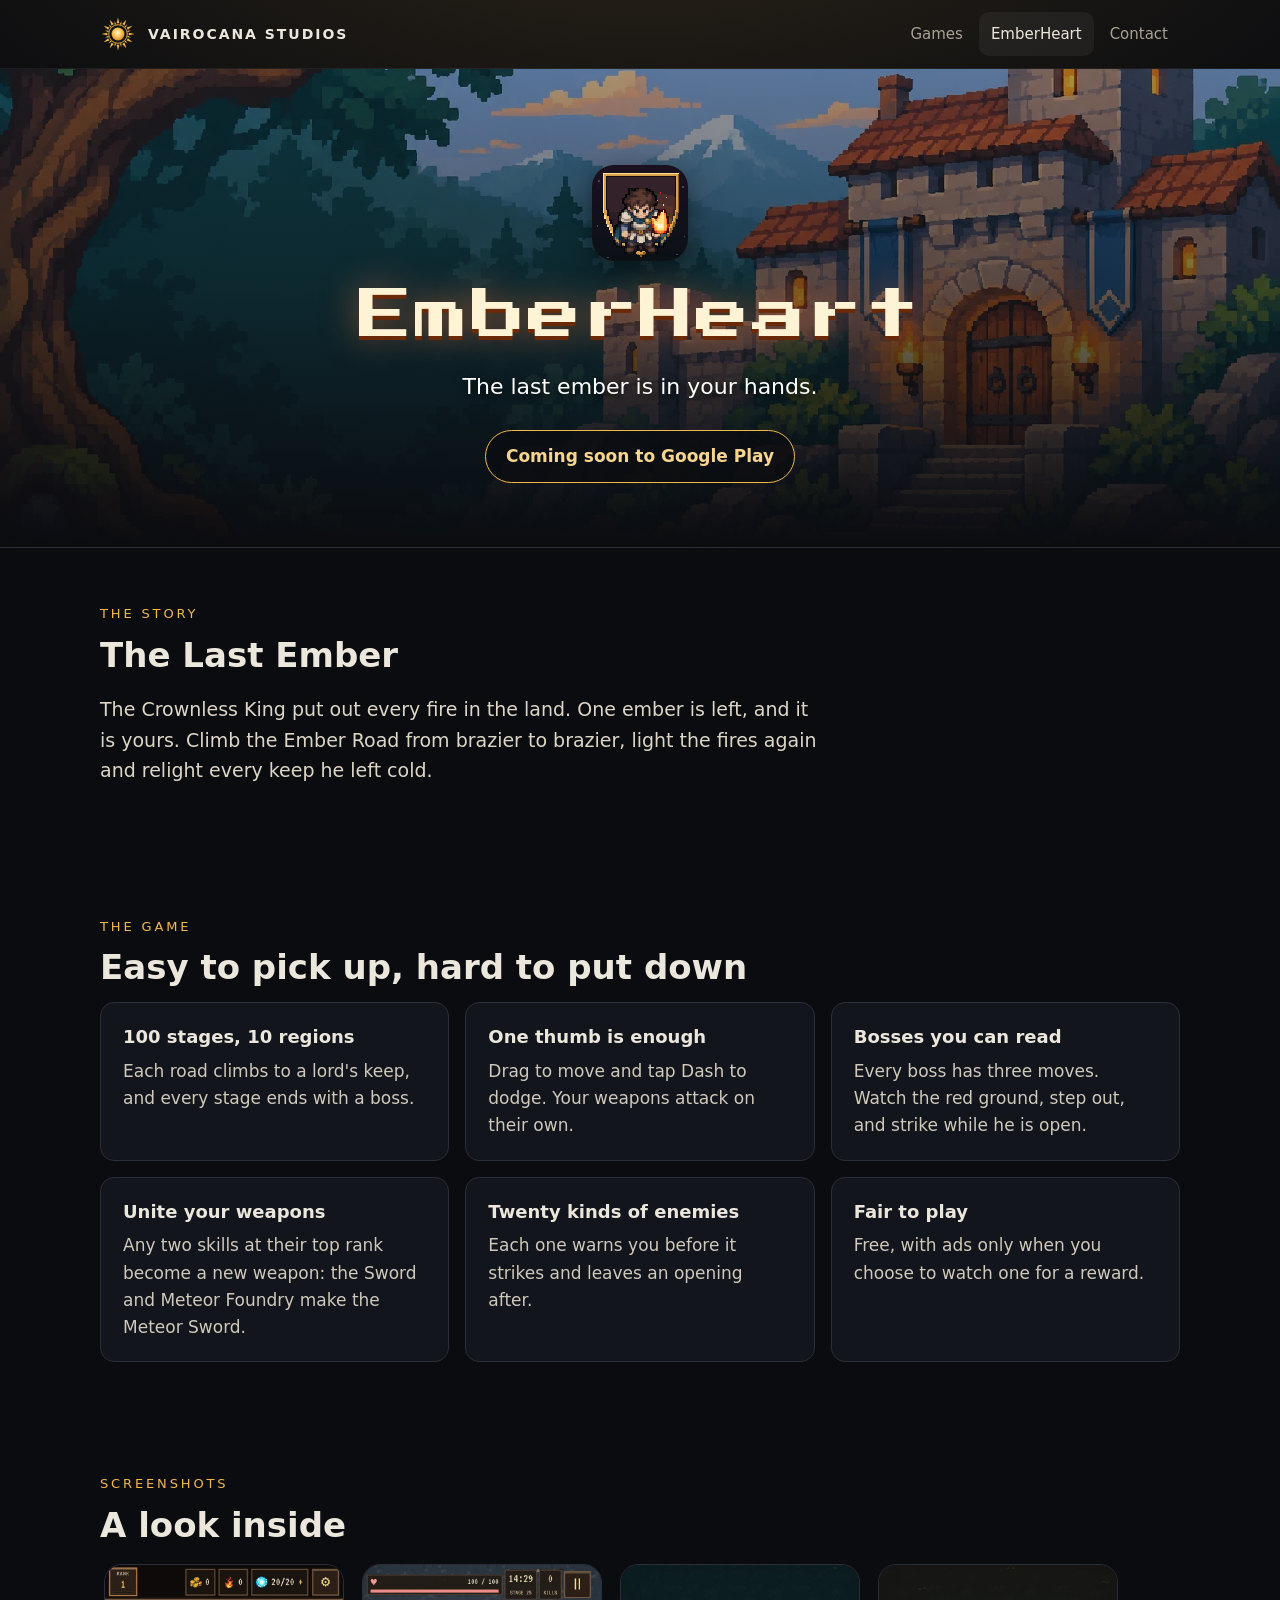
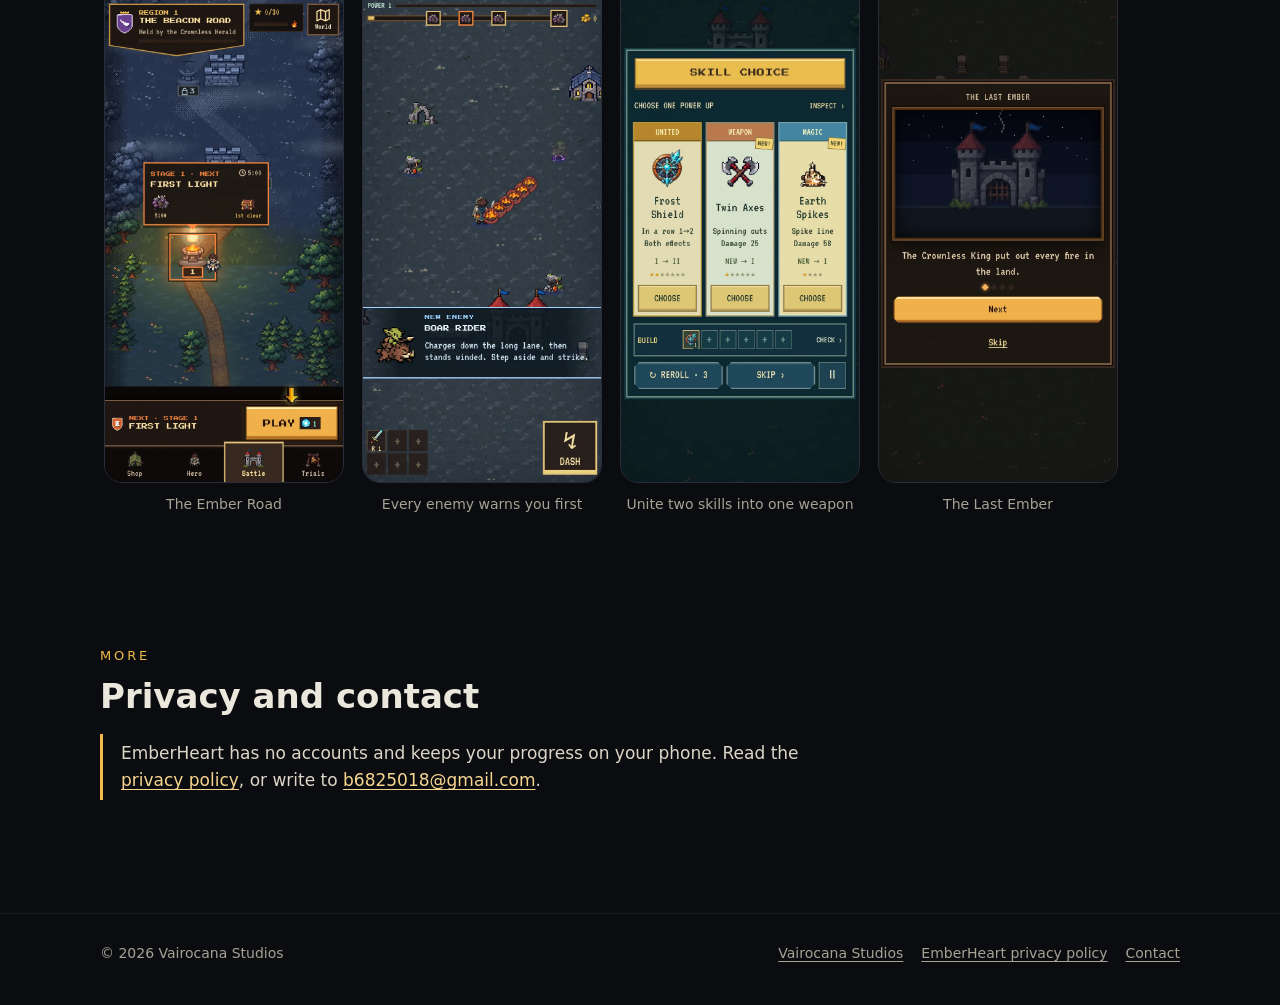
==== emberheart/index.html @ 75a45b42 "Vairocana Studios website The studio's home with EmberHeart and WarFi, EmberHeart's page and privacy" ====
<!doctype html>
<html lang="en">
<head>
<meta charset="utf-8">
<meta name="viewport" content="width=device-width, initial-scale=1">
<title>EmberHeart — Vairocana Studios</title>
<meta name="description" content="EmberHeart: carry the last ember up the Ember Road. 100 stages, bosses you can read, and weapons you can unite into new ones. Coming soon to Google Play.">
<link rel="canonical" href="https://ringsel.github.io/emberheart/">
<link rel="icon" href="../assets/img/emblem.svg" type="image/svg+xml">
<link rel="icon" href="../assets/img/favicon-32.png" sizes="32x32" type="image/png">
<link rel="apple-touch-icon" href="../assets/img/apple-touch-icon.png">
<meta name="theme-color" content="#0b0c10">
<meta property="og:type" content="website">
<meta property="og:site_name" content="Vairocana Studios">
<meta property="og:title" content="EmberHeart">
<meta property="og:description" content="Carry the last ember up the Ember Road. Coming soon to Google Play.">
<meta property="og:url" content="https://ringsel.github.io/emberheart/">
<meta property="og:image" content="https://ringsel.github.io/assets/img/emberheart-og.jpg">
<meta name="twitter:card" content="summary_large_image">
<link rel="preload" href="../assets/fonts/PressStart2P-Regular.ttf" as="font" type="font/ttf" crossorigin>
<link rel="stylesheet" href="../assets/site.css">
</head>
<body>
<a class="skip" href="#main">Skip to content</a>
<header class="site-head">
  <div class="wrap">
    <a class="brand" href="../" aria-label="Vairocana Studios, home"><img src="../assets/img/emblem.svg" alt="" width="36" height="36"><span>Vairocana Studios</span></a>
    <nav class="nav" aria-label="Main">
      <a href="../#games">Games</a>
      <a href="./" aria-current="page">EmberHeart</a>
      <a href="../#contact">Contact</a>
    </nav>
  </div>
</header>

<main id="main">
  <div class="game-hero">
    <img class="bg" src="../assets/img/emberheart-keep.webp" alt="" width="1536" height="1024">
    <div class="wrap">
      <img class="icon" src="../assets/img/emberheart-icon.png" alt="EmberHeart app icon" width="96" height="96">
      <h1 class="pixel-title">EmberHeart</h1>
      <p class="tagline">The last ember is in your hands.</p>
      <span class="pill">Coming soon to Google Play</span>
    </div>
  </div>

  <section aria-labelledby="story-title">
    <div class="wrap">
      <p class="section-title">The story</p>
      <h2 id="story-title">The Last Ember</h2>
      <p class="story">The Crownless King put out every fire in the land. One ember is left, and it is yours. Climb the Ember Road from brazier to brazier, light the fires again and relight every keep he left cold.</p>
    </div>
  </section>

  <section aria-labelledby="play-title">
    <div class="wrap">
      <p class="section-title">The game</p>
      <h2 id="play-title">Easy to pick up, hard to put down</h2>
      <ul class="features">
        <li><strong>100 stages, 10 regions</strong>Each road climbs to a lord's keep, and every stage ends with a boss.</li>
        <li><strong>One thumb is enough</strong>Drag to move and tap Dash to dodge. Your weapons attack on their own.</li>
        <li><strong>Bosses you can read</strong>Every boss has three moves. Watch the red ground, step out, and strike while he is open.</li>
        <li><strong>Unite your weapons</strong>Any two skills at their top rank become a new weapon: the Sword and Meteor Foundry make the Meteor Sword.</li>
        <li><strong>Twenty kinds of enemies</strong>Each one warns you before it strikes and leaves an opening after.</li>
        <li><strong>Fair to play</strong>Free, with ads only when you choose to watch one for a reward.</li>
      </ul>
    </div>
  </section>

  <section aria-labelledby="shots-title">
    <div class="wrap">
      <p class="section-title">Screenshots</p>
      <h2 id="shots-title">A look inside</h2>
      <div class="shots" tabindex="0" aria-label="Screenshots, scroll sideways">
        <figure><img src="../assets/img/shot-road.webp" alt="The Ember Road: a winding path through a night forest to the first brazier, with the Play button below." width="390" height="844" loading="lazy"><figcaption>The Ember Road</figcaption></figure>
        <figure><img src="../assets/img/shot-battle.webp" alt="A battle: the hero faces a line of fire, and a card names a new enemy, the Boar Rider." width="390" height="844" loading="lazy"><figcaption>Every enemy warns you first</figcaption></figure>
        <figure><img src="../assets/img/shot-unite.webp" alt="A gold card offering the next rank of a united weapon, Frost Shield, with its own painted picture." width="390" height="844" loading="lazy"><figcaption>Unite two skills into one weapon</figcaption></figure>
        <figure><img src="../assets/img/shot-story.webp" alt="The opening story panel: a castle at night, and the words The Crownless King put out every fire in the land." width="390" height="844" loading="lazy"><figcaption>The Last Ember</figcaption></figure>
      </div>
    </div>
  </section>

  <section aria-labelledby="more-title">
    <div class="wrap">
      <p class="section-title">More</p>
      <h2 id="more-title">Privacy and contact</h2>
      <p class="fair">EmberHeart has no accounts and keeps your progress on your phone. Read the <a href="privacy/">privacy policy</a>, or write to <a href="mailto:b6825018@gmail.com">b6825018@gmail.com</a>.</p>
    </div>
  </section>
</main>

<footer class="site-foot">
  <div class="wrap">
    <span>© 2026 Vairocana Studios</span>
    <nav aria-label="Footer">
      <a href="../">Vairocana Studios</a>
      <a href="privacy/">EmberHeart privacy policy</a>
      <a href="mailto:b6825018@gmail.com">Contact</a>
    </nav>
  </div>
</footer>
</body>
</html>
---- assets/site.css ----
/* Vairocana Studios — one stylesheet for every page. No web fonts but the EmberHeart title, no scripts. */
:root {
  --bg: #0b0c10;
  --panel: #13151c;
  --panel-2: #191c25;
  --line: #2a2e3a;
  --text: #ece7dc;
  --muted: #a8a294;
  --gold: #f2b94b;
  --gold-soft: #f6d58f;
  --ember: #ff7a3d;
  --radius: 14px;
  --wrap: 1080px;
  color-scheme: dark;
}
* { box-sizing: border-box; }
html { -webkit-text-size-adjust: 100%; scroll-behavior: smooth; }
@media (prefers-reduced-motion: reduce) { html { scroll-behavior: auto; } }
body {
  margin: 0;
  background:
    radial-gradient(1200px 520px at 50% -120px, rgba(242, 185, 75, .14), transparent 70%),
    var(--bg);
  color: var(--text);
  font: 17px/1.6 system-ui, -apple-system, "Segoe UI", Roboto, "Helvetica Neue", Arial, sans-serif;
}
img { max-width: 100%; height: auto; display: block; }
a { color: var(--gold-soft); text-underline-offset: 3px; }
a:hover { color: #fff; }
:focus-visible { outline: 2px solid var(--gold); outline-offset: 3px; border-radius: 4px; }
.wrap { width: min(var(--wrap), 100% - 40px); margin-inline: auto; }
.skip { position: absolute; left: -9999px; }
.skip:focus { left: 16px; top: 12px; background: var(--panel); padding: 8px 12px; z-index: 10; }

/* Header */
.site-head { border-bottom: 1px solid rgba(255, 255, 255, .06); }
.site-head .wrap { display: flex; align-items: center; justify-content: space-between; gap: 16px; min-height: 68px; }
.brand { display: flex; align-items: center; gap: 12px; color: var(--text); text-decoration: none; }
.brand img { width: 36px; height: 36px; }
.brand span { font-weight: 700; letter-spacing: .14em; text-transform: uppercase; font-size: 14px; }
.nav { display: flex; gap: 4px; flex-wrap: wrap; justify-content: flex-end; }
.nav a { color: var(--muted); text-decoration: none; font-size: 15px; padding: 10px 12px; border-radius: 10px; min-height: 44px; display: inline-flex; align-items: center; }
.nav a:hover, .nav a[aria-current="page"] { color: var(--text); background: rgba(255, 255, 255, .05); }

/* Studio hero */
.hero { text-align: center; padding: 88px 0 72px; }
.hero .emblem { width: 112px; height: 112px; margin: 0 auto 28px; filter: drop-shadow(0 0 28px rgba(242, 185, 75, .35)); }
.hero h1 { margin: 0; font-size: clamp(34px, 7vw, 64px); line-height: 1.05; letter-spacing: .08em; text-transform: uppercase; font-weight: 800; }
.hero .tagline { margin: 14px 0 0; color: var(--gold); font-size: clamp(18px, 2.6vw, 22px); letter-spacing: .04em; }
.hero .lede { max-width: 620px; margin: 18px auto 0; color: var(--muted); }
.actions { display: flex; gap: 12px; justify-content: center; flex-wrap: wrap; margin-top: 30px; }
.btn { display: inline-flex; align-items: center; justify-content: center; min-height: 48px; padding: 0 22px; border-radius: 999px; font-weight: 650; text-decoration: none; border: 1px solid var(--line); color: var(--text); background: var(--panel); }
.btn:hover { border-color: var(--gold); color: #fff; }
.btn.primary { background: var(--gold); border-color: var(--gold); color: #1b1305; }
.btn.primary:hover { background: var(--gold-soft); color: #1b1305; }

/* Sections */
section { padding: 56px 0; }
.section-title { font-size: 13px; letter-spacing: .22em; text-transform: uppercase; color: var(--gold); margin: 0 0 10px; }
.section-lede { margin: 0 0 28px; color: var(--muted); max-width: 640px; }
h2 { font-size: clamp(26px, 4vw, 34px); line-height: 1.2; margin: 0 0 14px; }

/* Game cards */
.games { display: grid; gap: 22px; grid-template-columns: repeat(auto-fit, minmax(300px, 1fr)); }
.card { background: var(--panel); border: 1px solid var(--line); border-radius: var(--radius); overflow: hidden; display: flex; flex-direction: column; }
.card .art { aspect-ratio: 3 / 2; background: #0e1016; position: relative; overflow: hidden; }
.card .art img { width: 100%; height: 100%; object-fit: cover; image-rendering: pixelated; }
.card .body { padding: 22px 22px 24px; display: flex; flex-direction: column; gap: 10px; flex: 1; }
.card h3 { margin: 0; font-size: 24px; }
.tags { display: flex; gap: 8px; flex-wrap: wrap; margin: 0; padding: 0; list-style: none; }
.tags li { font-size: 12px; letter-spacing: .08em; text-transform: uppercase; color: var(--muted); border: 1px solid var(--line); border-radius: 999px; padding: 3px 10px; }
.card p { margin: 0; color: #cfc9bc; }
.status { display: inline-flex; align-items: center; gap: 8px; font-size: 14px; font-weight: 650; color: var(--gold-soft); margin-top: auto; padding-top: 6px; }
.status::before { content: ""; width: 8px; height: 8px; border-radius: 50%; background: var(--gold); box-shadow: 0 0 10px var(--gold); }
.card .more { font-weight: 650; text-decoration: none; }
.card .more:hover { text-decoration: underline; }

/* WarFi's art: drawn here, no picture yet */
.warfi-art { width: 100%; height: 100%; display: grid; place-items: center;
  background:
    radial-gradient(circle at 30% 35%, rgba(255, 122, 61, .30), transparent 32%),
    radial-gradient(circle at 70% 62%, rgba(242, 185, 75, .22), transparent 30%),
    linear-gradient(160deg, #18202e, #0d1118 70%);
}
.warfi-art::before { content: ""; position: absolute; inset: 0; opacity: .32;
  background-image: linear-gradient(rgba(242, 185, 75, .35) 1px, transparent 1px), linear-gradient(90deg, rgba(242, 185, 75, .35) 1px, transparent 1px);
  background-size: 28px 28px; mask-image: radial-gradient(circle at 50% 50%, #000 30%, transparent 75%); -webkit-mask-image: radial-gradient(circle at 50% 50%, #000 30%, transparent 75%); }
.warfi-art span { position: relative; font-weight: 800; font-size: clamp(34px, 6vw, 48px); letter-spacing: .12em; color: #f3ead6; text-shadow: 0 2px 0 #000, 0 0 30px rgba(255, 122, 61, .45); }
.soon-note { margin-top: 20px; color: var(--muted); font-size: 15px; }

/* About and contact */
.split { display: grid; gap: 28px; grid-template-columns: repeat(auto-fit, minmax(280px, 1fr)); align-items: start; }
.panel { background: var(--panel); border: 1px solid var(--line); border-radius: var(--radius); padding: 26px; }
.panel p { margin: 0 0 12px; color: #cfc9bc; }
.panel p:last-child { margin-bottom: 0; }
.mail { font-size: 19px; font-weight: 650; word-break: break-all; }

/* Footer */
.site-foot { border-top: 1px solid rgba(255, 255, 255, .06); margin-top: 40px; padding: 28px 0 40px; color: var(--muted); font-size: 14px; }
.site-foot .wrap { display: flex; gap: 10px 22px; flex-wrap: wrap; align-items: center; justify-content: space-between; }
.site-foot nav { display: flex; gap: 6px 18px; flex-wrap: wrap; }
.site-foot a { color: var(--muted); }
.site-foot a:hover { color: var(--text); }

/* EmberHeart page */
@font-face { font-family: "Press Start 2P"; src: url("fonts/PressStart2P-Regular.ttf") format("truetype"); font-display: swap; }
.game-hero { position: relative; overflow: hidden; border-bottom: 1px solid var(--line); }
.game-hero .bg { position: absolute; inset: 0; width: 100%; height: 100%; object-fit: cover; image-rendering: pixelated; }
.game-hero::after { content: ""; position: absolute; inset: 0; background: linear-gradient(180deg, rgba(11, 12, 16, .35) 0%, rgba(11, 12, 16, .55) 45%, var(--bg) 100%); }
.game-hero .wrap { position: relative; z-index: 1; padding: 96px 0 64px; text-align: center; }
.game-hero .icon { width: 96px; height: 96px; margin: 0 auto 22px; border-radius: 22px; image-rendering: pixelated; box-shadow: 0 10px 30px rgba(0, 0, 0, .5); }
.pixel-title { font-family: "Press Start 2P", ui-monospace, monospace; font-weight: 400; font-size: clamp(26px, 6.4vw, 54px); letter-spacing: .04em; line-height: 1.25; margin: 0; color: #fff3d6; text-shadow: 0 4px 0 #6b2a07, 0 0 34px rgba(255, 122, 61, .55); }
.game-hero .tagline { margin: 18px 0 0; font-size: clamp(18px, 2.6vw, 22px); color: #fff; text-shadow: 0 2px 10px #000; }
.pill { display: inline-flex; align-items: center; gap: 10px; margin-top: 26px; padding: 12px 20px; border-radius: 999px; background: rgba(11, 12, 16, .78); border: 1px solid var(--gold); color: var(--gold-soft); font-weight: 650; }
.story { max-width: 720px; font-size: 19px; color: #ddd6c7; }
.features { list-style: none; margin: 0; padding: 0; display: grid; gap: 16px; grid-template-columns: repeat(auto-fit, minmax(260px, 1fr)); }
.features li { background: var(--panel); border: 1px solid var(--line); border-radius: var(--radius); padding: 20px 22px; color: #cfc9bc; }
.features strong { display: block; color: var(--text); font-size: 18px; margin-bottom: 6px; }
.shots { display: grid; grid-auto-flow: column; grid-auto-columns: minmax(200px, 240px); gap: 18px; overflow-x: auto; padding: 4px 4px 18px; scroll-snap-type: x mandatory; }
.shots figure { margin: 0; scroll-snap-align: start; }
.shots img { width: 100%; border-radius: 18px; border: 1px solid var(--line); aspect-ratio: 390 / 844; object-fit: cover; background: #0e1016; }
.shots figcaption { color: var(--muted); font-size: 14px; margin-top: 10px; text-align: center; }
.fair { border-left: 3px solid var(--gold); padding: 6px 0 6px 18px; color: #ddd6c7; max-width: 720px; }

/* Privacy policy */
.doc { max-width: 760px; padding-top: 48px; }
.doc h1 { font-size: clamp(30px, 5vw, 42px); line-height: 1.15; margin: 0 0 8px; }
.doc .meta { color: var(--muted); margin: 0 0 30px; }
.doc h2 { font-size: 22px; margin: 38px 0 10px; }
.doc p, .doc li { color: #d9d3c6; }
.doc ul { padding-left: 22px; }
.doc li { margin: 6px 0; }
.summary { background: var(--panel); border: 1px solid var(--line); border-radius: var(--radius); padding: 20px 24px; }
.summary p { margin: 0; }

@media (max-width: 560px) {
  body { font-size: 16px; }
  .site-head .wrap { flex-wrap: wrap; gap: 0; padding: 10px 0 2px; }
  .nav { width: 100%; justify-content: flex-start; margin-left: -10px; }
  .nav a { padding: 10px; font-size: 15px; }
  .hero { padding: 64px 0 48px; }
  section { padding: 44px 0; }
}
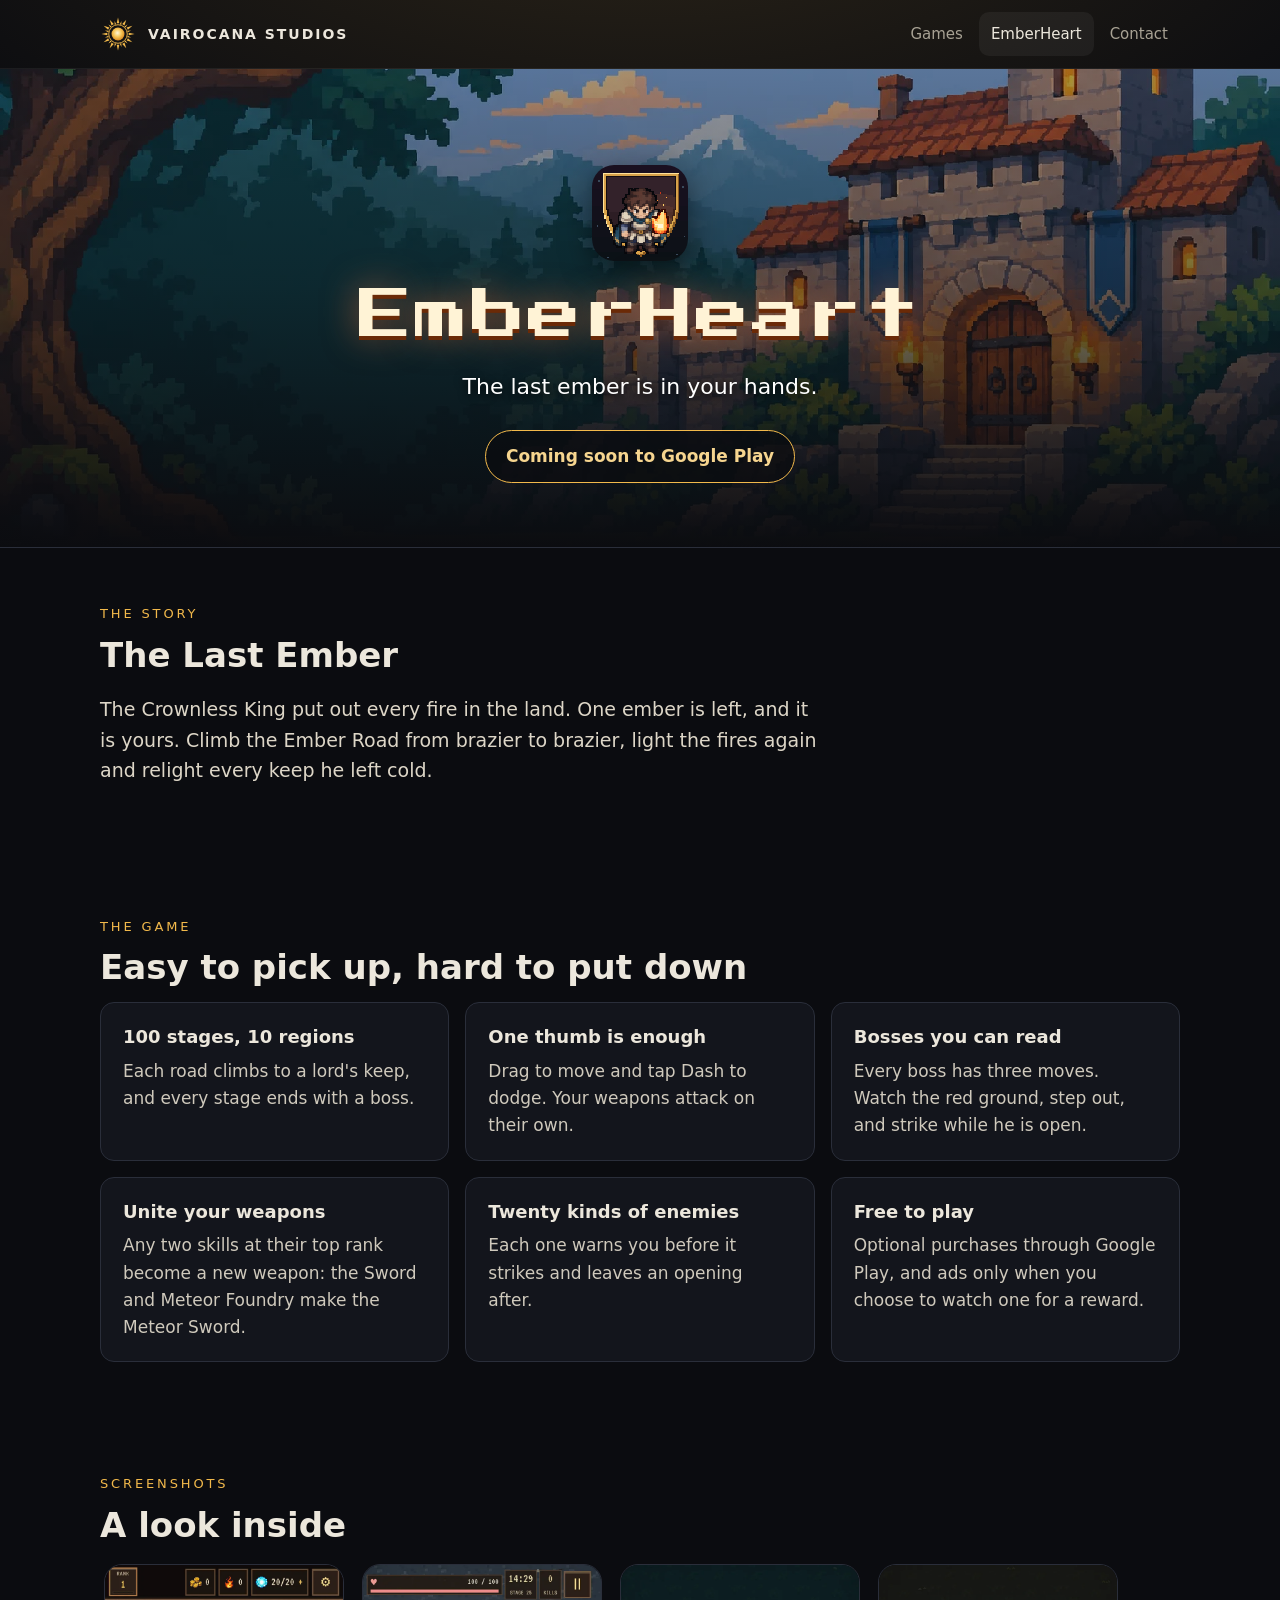
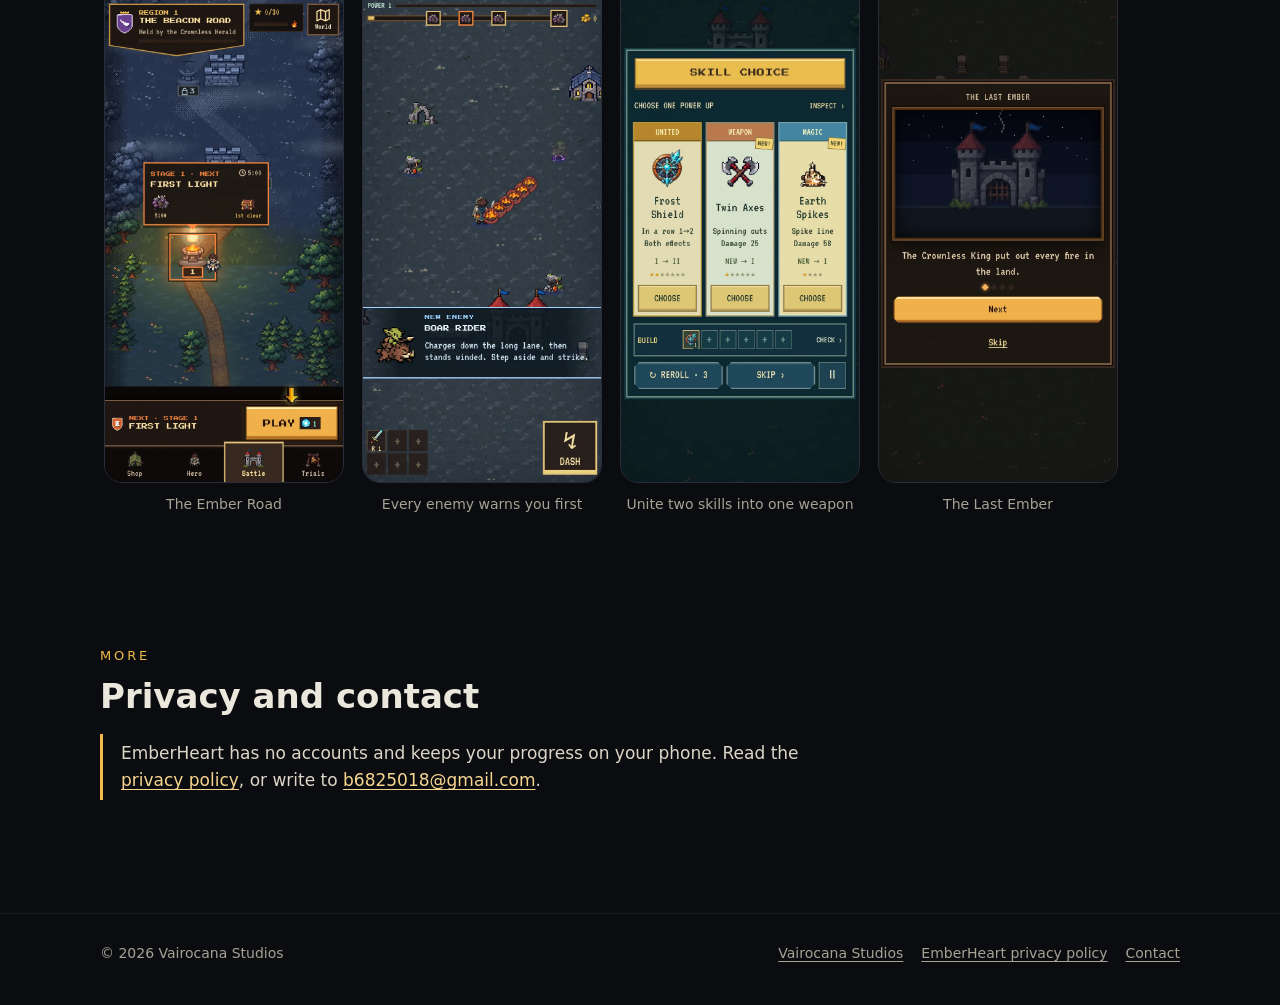
==== commit a5be1aa0: "EmberHeart privacy policy: purchases through Google Play Effective 16 November 2026. Adds what happe" ====
--- a/emberheart/index.html
+++ b/emberheart/index.html
@@ -62,7 +62,7 @@
         <li><strong>Bosses you can read</strong>Every boss has three moves. Watch the red ground, step out, and strike while he is open.</li>
         <li><strong>Unite your weapons</strong>Any two skills at their top rank become a new weapon: the Sword and Meteor Foundry make the Meteor Sword.</li>
         <li><strong>Twenty kinds of enemies</strong>Each one warns you before it strikes and leaves an opening after.</li>
-        <li><strong>Fair to play</strong>Free, with ads only when you choose to watch one for a reward.</li>
+        <li><strong>Free to play</strong>Optional purchases through Google Play, and ads only when you choose to watch one for a reward.</li>
       </ul>
     </div>
   </section>
